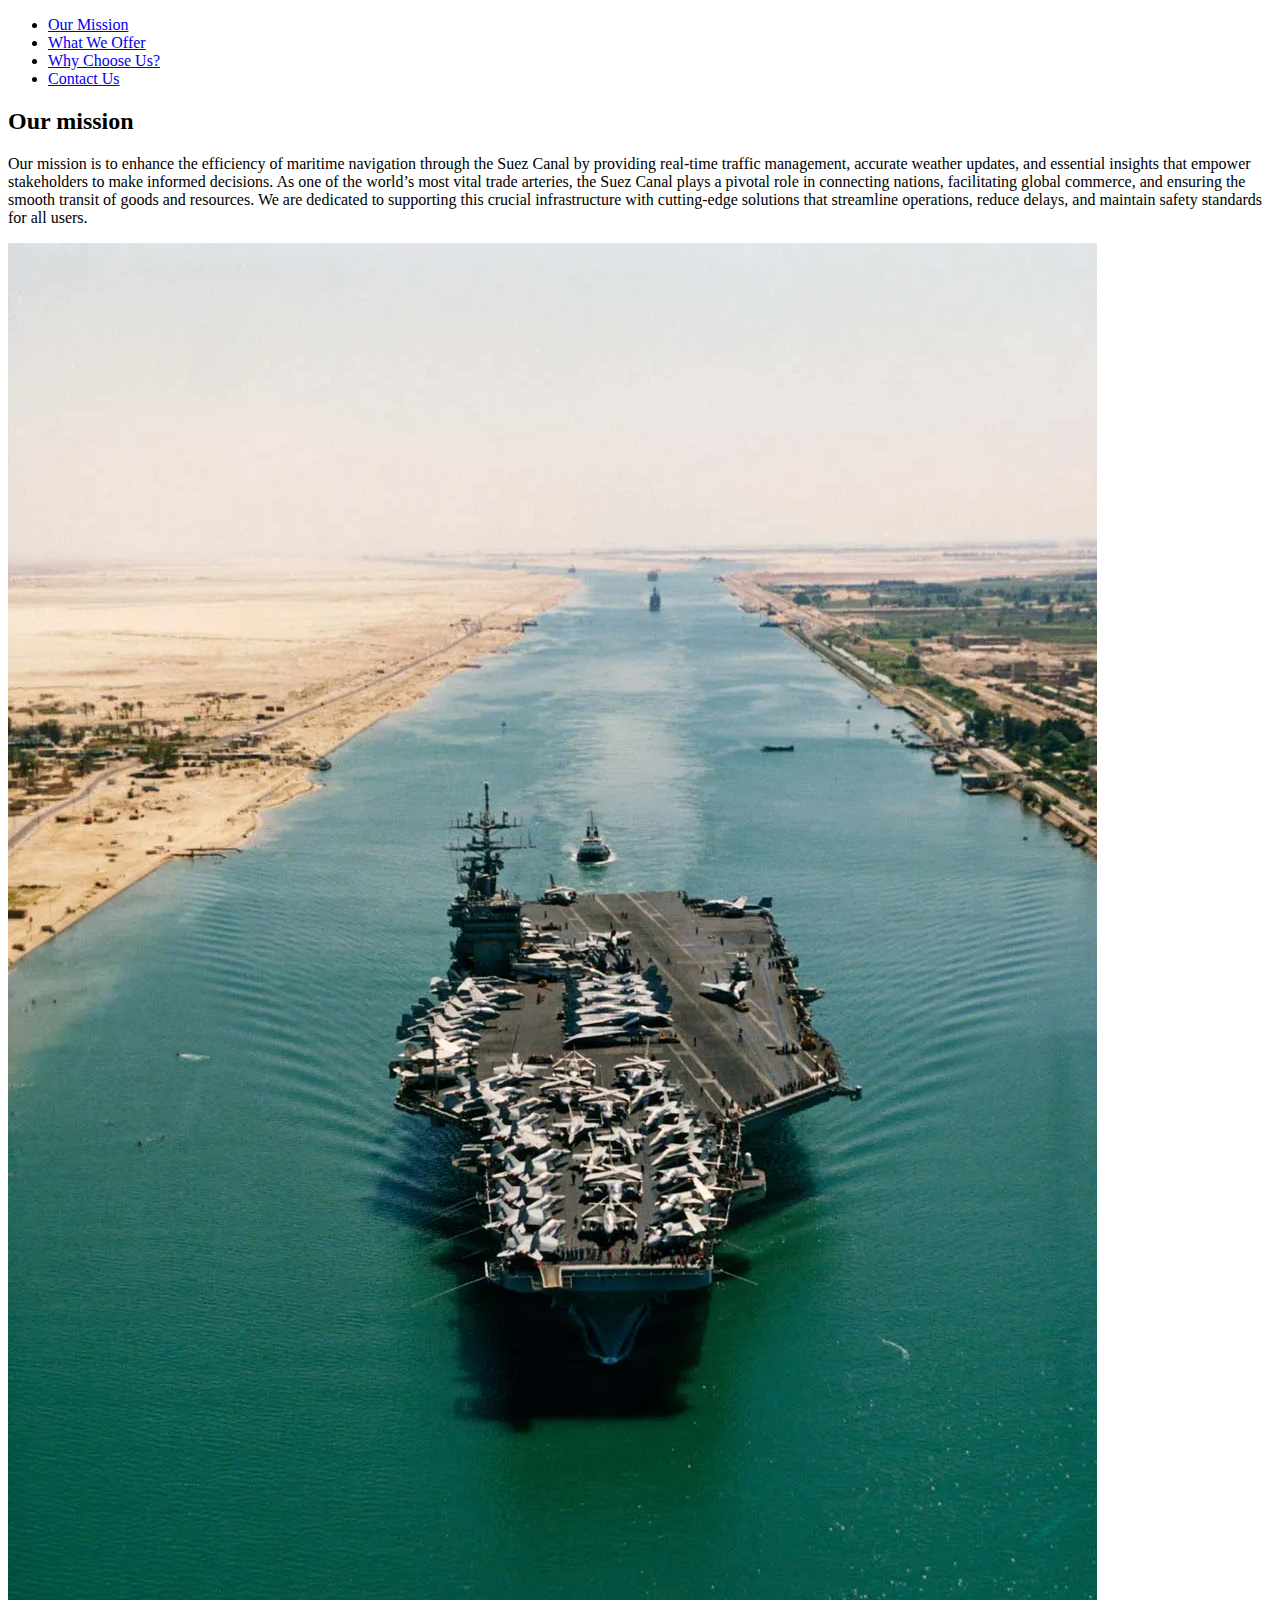
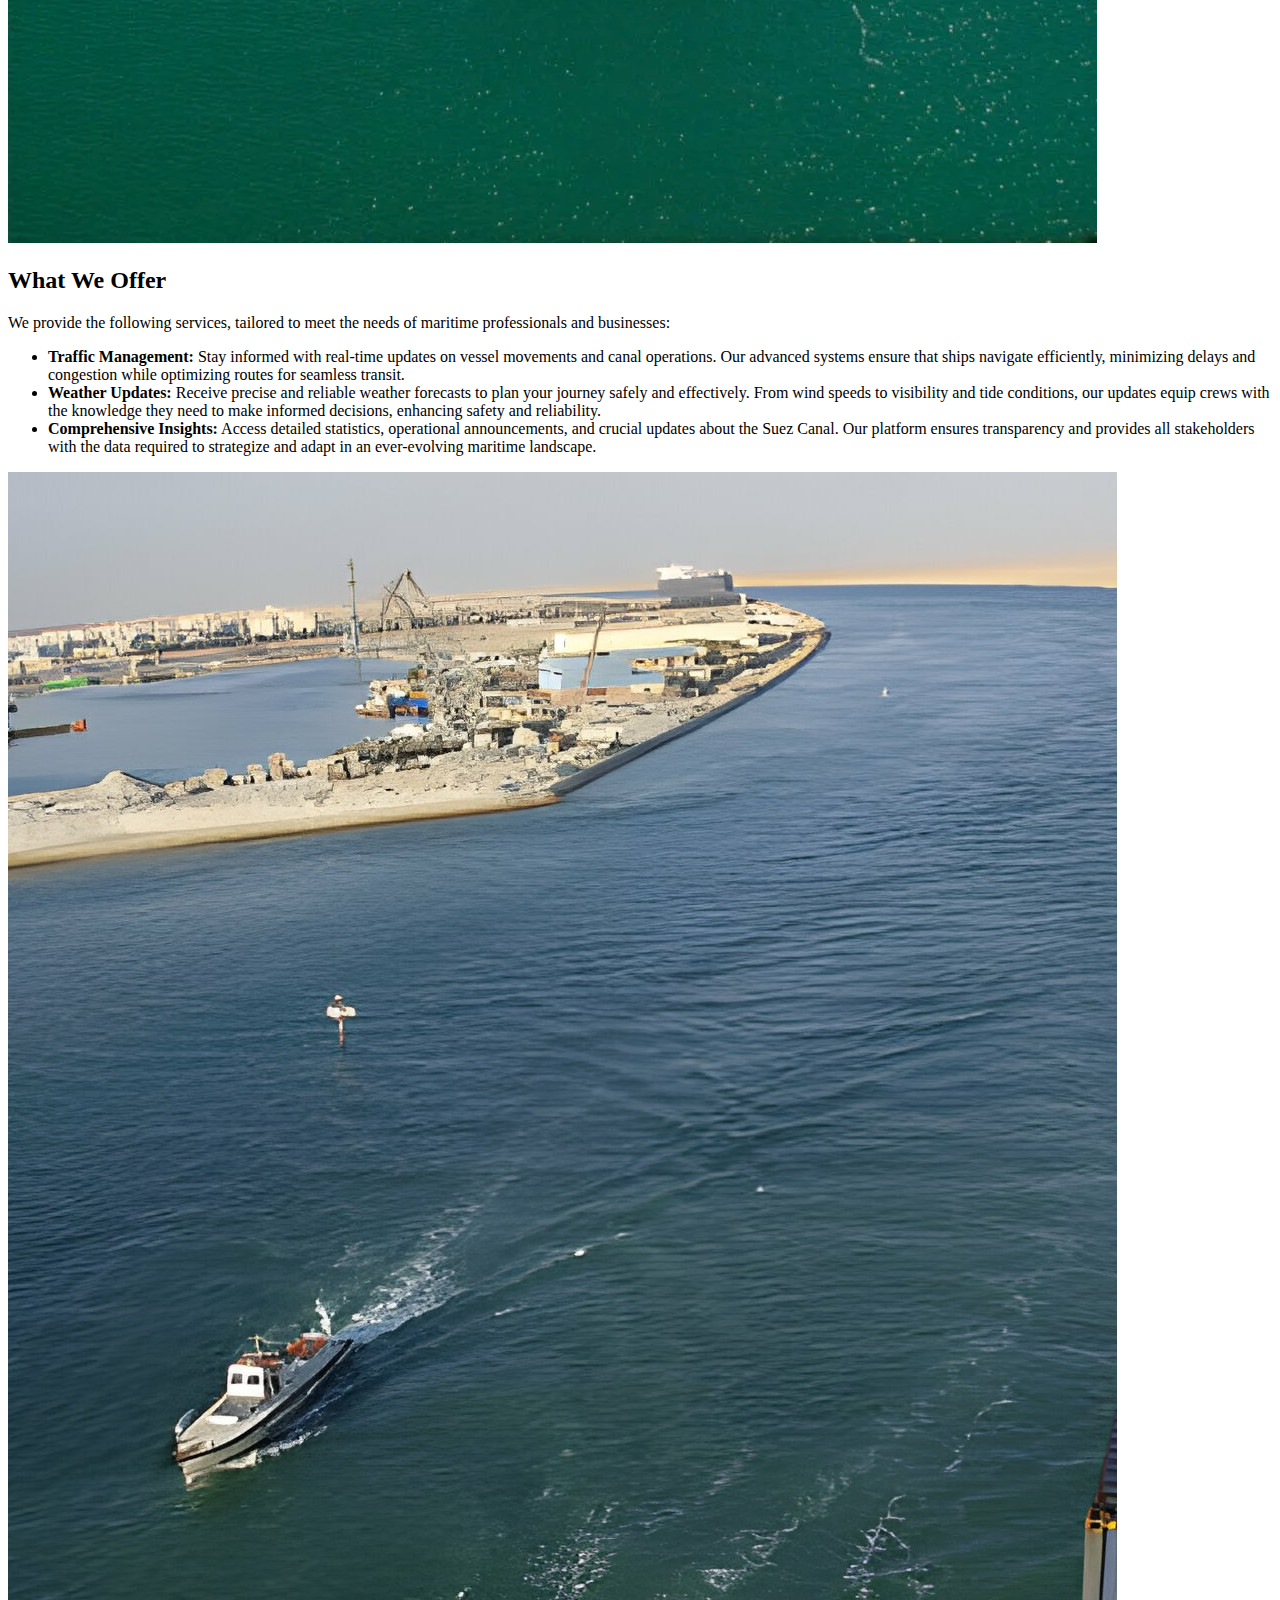
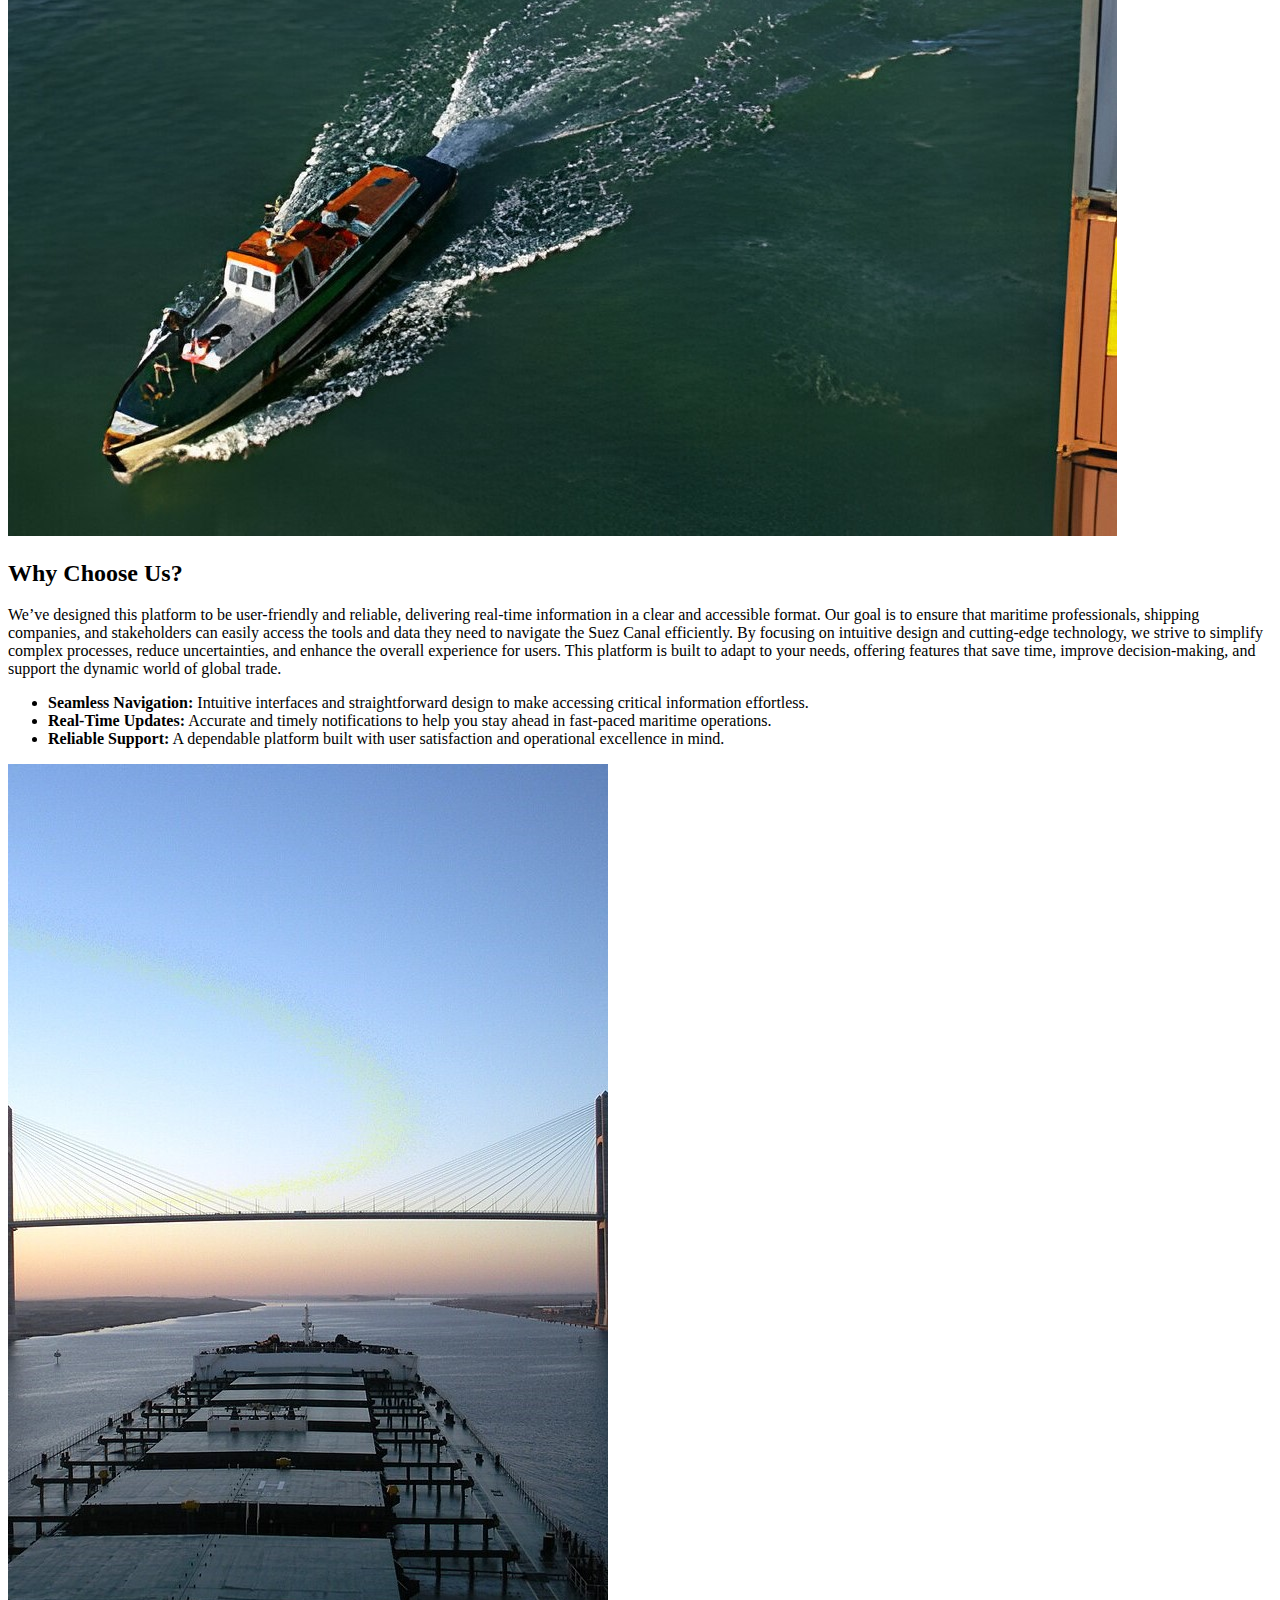
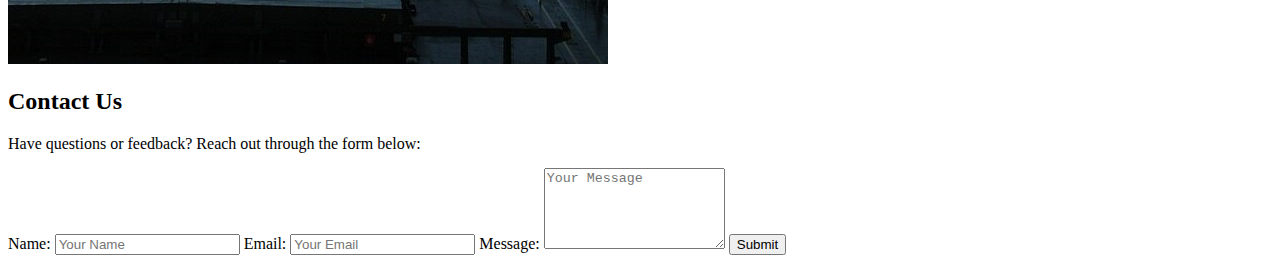
==== about.html @ e33a40fd "Add files via upload" ====
<!DOCTYPE html>
<html lang="en">
<head>
    <meta charset="UTF-8">
    <meta name="viewport" content="width=device-width, initial-scale=1.0">
    <title>About Us - Suez Canal</title>
    <link rel="stylesheet" href="css/about.css">
</head>
<body>
    <div class="container">
        <!-- Sidebar -->
        <aside class="sidebar">
            <nav>
                <ul>
                    <li><a href="#mission">Our Mission</a></li>
                    <li><a href="#offer">What We Offer</a></li>
                    <li><a href="#why-us">Why Choose Us?</a></li>
                    <li><a href="#contact">Contact Us</a></li>
                </ul>
            </nav>
        </aside>

        <!-- Main Content -->
        <div class="main-content">
            <!-- About Section -->
            <section id="mission" class="bubble-section">
                <div class="bubble-content">
                    <h2>Our mission</h2>
                    <p>
                        Our mission is to enhance the efficiency of maritime navigation through the Suez Canal by providing real-time traffic management, accurate weather updates, and essential insights that empower stakeholders to make informed decisions. As one of the world’s most vital trade arteries, the Suez Canal plays a pivotal role in connecting nations, facilitating global commerce, and ensuring the smooth transit of goods and resources. We are dedicated to supporting this crucial infrastructure with cutting-edge solutions that streamline operations, reduce delays, and maintain safety standards for all users.
                    </p>
                </div>
                <img src="images/about/img1.webp" alt="Mission Image">
            </section>

            <section id="offer" class="bubble-section">
                <div class="bubble-content">
                    <h2>What We Offer</h2>
                    <p>We provide the following services, tailored to meet the needs of maritime professionals and businesses:</p>
                    <ul class="mlist">
                            <li><strong>Traffic Management:</strong> Stay informed with real-time updates on vessel movements and canal operations. Our advanced systems ensure that ships navigate efficiently, minimizing delays and congestion while optimizing routes for seamless transit.</li>
                            <li><strong>Weather Updates:</strong> Receive precise and reliable weather forecasts to plan your journey safely and effectively. From wind speeds to visibility and tide conditions, our updates equip crews with the knowledge they need to make informed decisions, enhancing safety and reliability.</li>
                            <li><strong>Comprehensive Insights:</strong> Access detailed statistics, operational announcements, and crucial updates about the Suez Canal. Our platform ensures transparency and provides all stakeholders with the data required to strategize and adapt in an ever-evolving maritime landscape.</li>
                    </ul>
                </div>
                <img src="images/about/img2.jpg" alt="What We Offer Image">
            </section>

            <section id="why-us" class="bubble-section">
                <div class="bubble-content">
                    <h2>Why Choose Us?</h2>
                    <p>We’ve designed this platform to be user-friendly and reliable, delivering real-time information in a clear and accessible format. Our goal is to ensure that maritime professionals, shipping companies, and stakeholders can easily access the tools and data they need to navigate the Suez Canal efficiently. By focusing on intuitive design and cutting-edge technology, we strive to simplify complex processes, reduce uncertainties, and enhance the overall experience for users. This platform is built to adapt to your needs, offering features that save time, improve decision-making, and support the dynamic world of global trade.</p>
                        <ul class="mlist">
                            <li><strong>Seamless Navigation:</strong> Intuitive interfaces and straightforward design to make accessing critical information effortless.</li>
                            <li><strong>Real-Time Updates:</strong> Accurate and timely notifications to help you stay ahead in fast-paced maritime operations.</li>
                            <li><strong>Reliable Support:</strong> A dependable platform built with user satisfaction and operational excellence in mind.</li>
                        </ul>
                </div>
                <img src="images/about/img3.jpg" alt="Why Choose Us Image">
            </section>

            <!-- Contact Us Section -->
            <section id="contact" class="contact-section">
                <h2>Contact Us</h2>
                <p style="margin-bottom: 15px ;">Have questions or feedback? Reach out through the form below:</p>
                <form action="#" method="post">
                    <label for="name">Name:</label>
                    <input type="text" id="name" name="name" placeholder="Your Name" required>
                    
                    <label for="email">Email:</label>
                    <input type="email" id="email" name="email" placeholder="Your Email" required>
                    
                    <label for="message">Message:</label>
                    <textarea id="message" name="message" rows="5" placeholder="Your Message" required></textarea>
                    
                    <button type="submit">Submit</button>
                </form>
            </section>
        </div>
    </div>
</body>
</html>
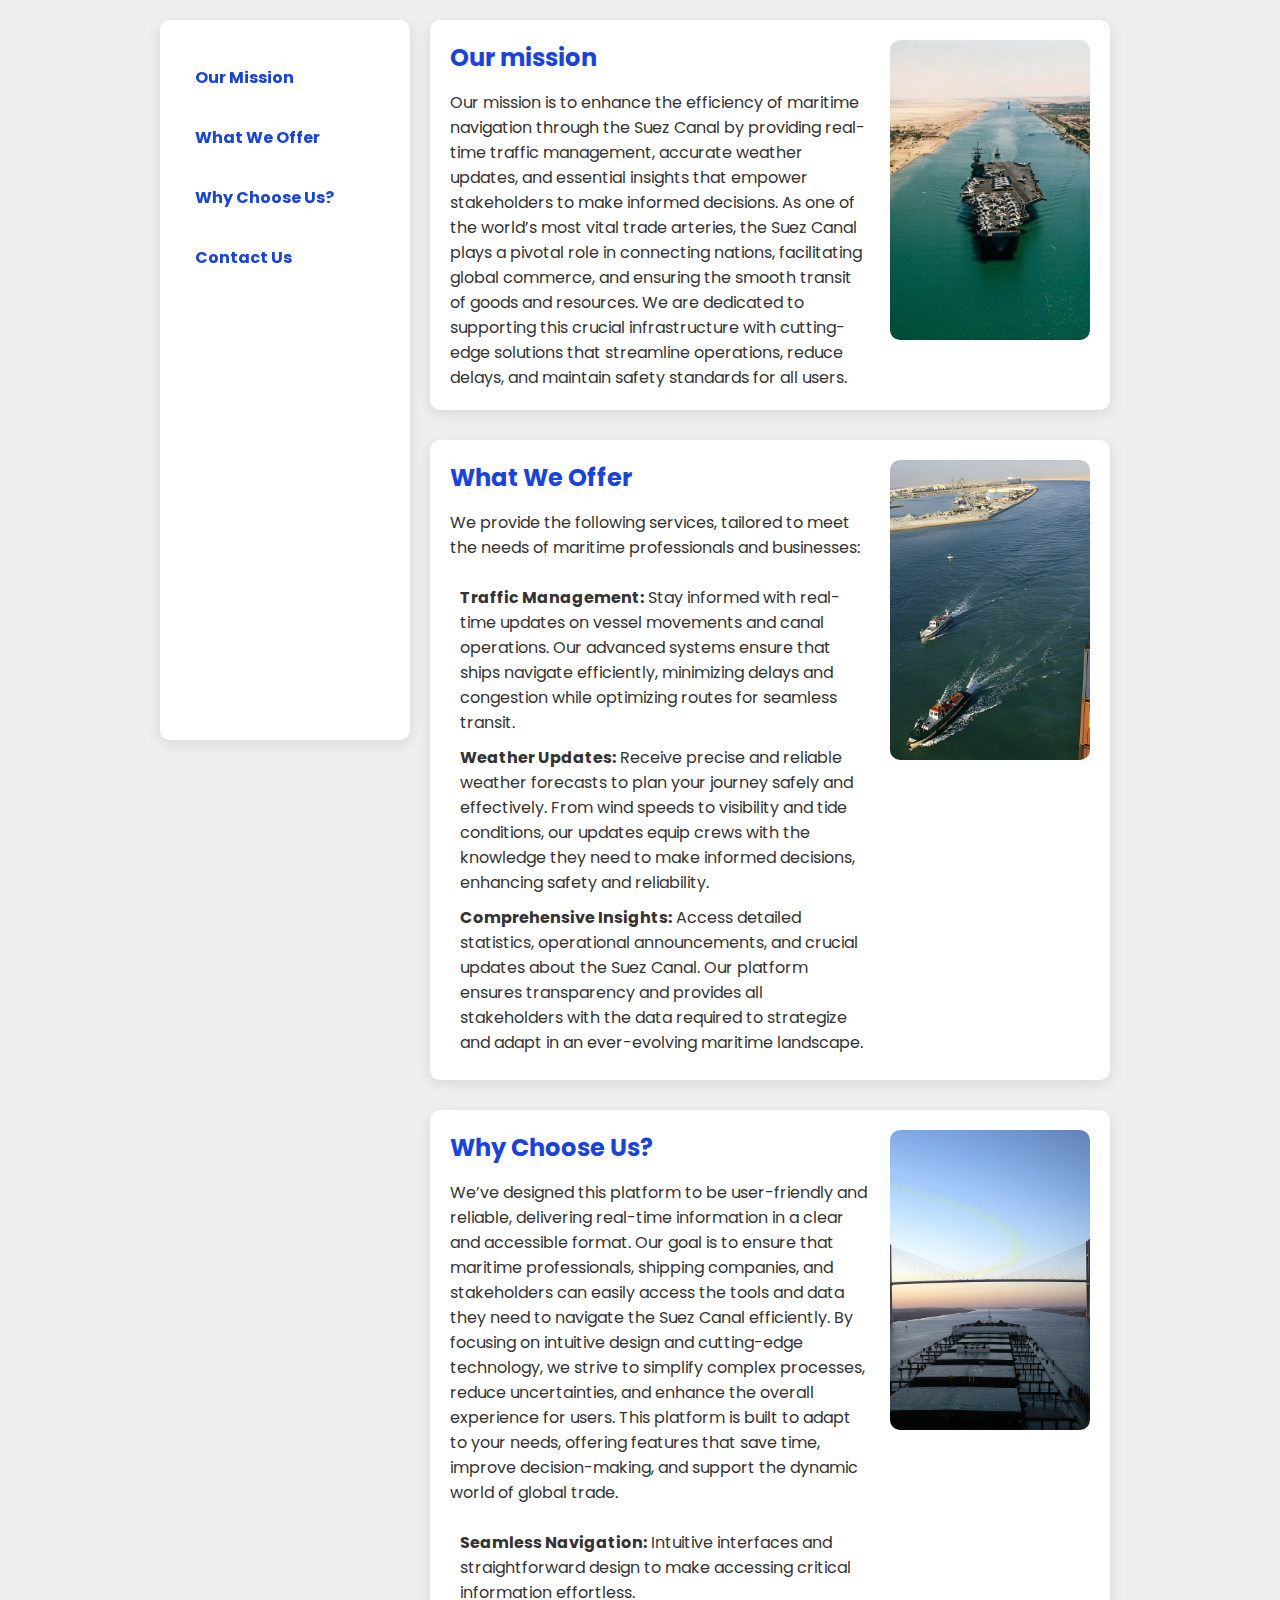
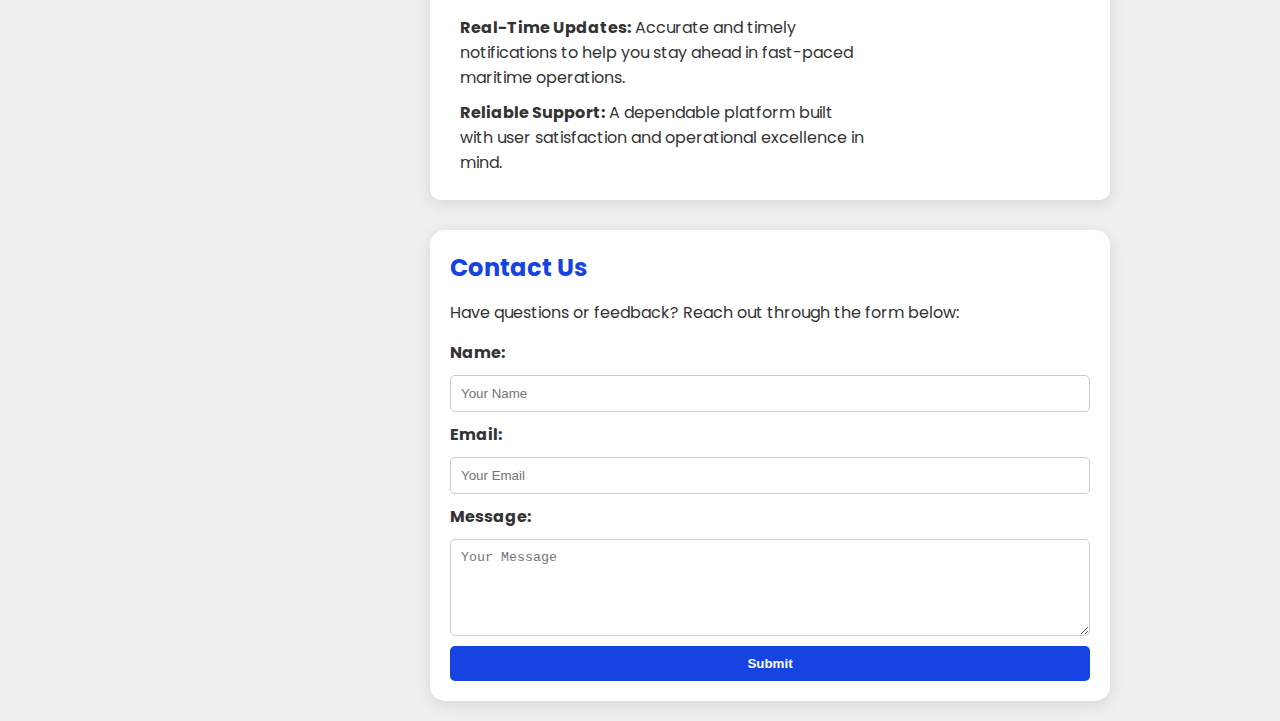
==== commit b0270445: "Add files via upload" ====
--- a/about.html
+++ b/about.html
@@ -3,10 +3,11 @@
 <head>
     <meta charset="UTF-8">
     <meta name="viewport" content="width=device-width, initial-scale=1.0">
-    <title>About Us - Suez Canal</title>
+    <title>About Us | Suez Canal</title>
     <link rel="stylesheet" href="css/about.css">
 </head>
 <body>
+    <?php include 'header.php' ?>
     <div class="container">
         <!-- Sidebar -->
         <aside class="sidebar">
--- a/css/about.css
+++ b/css/about.css
@@ -0,0 +1,184 @@
+@import url('https://fonts.googleapis.com/css2?family=Poppins:ital,wght@0,100;0,200;0,300;0,400;0,500;0,600;0,700;0,800;0,900;1,100;1,200;1,300;1,400;1,500;1,600;1,700;1,800;1,900&display=swap');
+:root {
+    --base-color: #1743e3;
+    --background-color: #efefef;
+    --text-color: #333;
+    --sidebar-bg: #fff;
+    --bubble-bg: #fff;
+    --button-color: #1743e3;
+    --button-text: #fff;
+    --box-shadow: 0 4px 15px rgba(0, 0, 0, 0.1);
+    --max-width: 1000px;
+}
+
+* {
+    margin: 0;
+    padding: 0;
+    box-sizing: border-box;
+    scroll-behavior: smooth;
+    scroll-margin-top: 5rem;
+}
+
+body {
+    font-family: 'Poppins',sans-serif;
+    background-color: var(--background-color);
+    color: var(--text-color);
+    display: flex;
+    justify-content: center;
+}
+
+.container {
+    display: flex;
+    gap: 20px;
+    padding: 20px;
+    max-width: var(--max-width);
+    width: 100%;
+}
+
+.sidebar {
+    width: 250px;
+    height: 80vh;
+    background-color: var(--sidebar-bg);
+    border-radius: 10px;
+    box-shadow: var(--box-shadow);
+    position: sticky;
+    top: 10px;
+    padding: 20px;
+}
+
+.sidebar nav ul {
+    list-style: none;
+}
+
+.sidebar nav ul li {
+    margin: 15px 0;
+}
+
+.sidebar nav ul li a {
+    text-decoration: none;
+    color: var(--base-color);
+    font-weight: bold;
+    padding: 10px 15px;
+    border-radius: 10px;
+    display: block;
+    transition: background-color 0.3s;
+}
+
+.sidebar nav ul li a:hover {
+    background-color: var(--base-color);
+    color: var(--button-text);
+}
+
+.main-content {
+    flex: 1;
+    display: flex;
+    flex-direction: column;
+    gap: 30px;
+    max-width: calc(100% - 280px);
+}
+
+.bubble-section {
+    background-color: var(--bubble-bg);
+    border-radius: 10px;
+    padding: 20px;
+    box-shadow: var(--box-shadow);
+    display: flex;
+    justify-content: space-between;
+    align-items: flex-start;
+    gap: 20px;
+}
+.bubble-section h2 {
+    color: var(--base-color);
+    margin-bottom: 15px;
+}
+
+.bubble-content {
+    flex: 1;
+}
+
+.bubble-section img {
+    width: 200px;
+    height: 300px;
+    border-radius: 10px;
+}
+
+.contact-section {
+    background-color: var(--bubble-bg);
+    border-radius: 15px;
+    padding: 20px;
+    box-shadow: var(--box-shadow);
+}
+
+.mlist {
+    margin-top: 20px;
+}
+.mlist li{
+    list-style: none;
+    padding: 5px 5px 5px 10px ;
+}
+
+.contact-section h2 {
+    color: var(--base-color);
+    margin-bottom: 15px;
+}
+
+form {
+    display: flex;
+    flex-direction: column;
+    gap: 10px;
+}
+
+form label {
+    font-weight: bold;
+}
+
+form input, form textarea, form button {
+    width: 100%;
+    padding: 10px;
+    border: 1px solid #ccc;
+    border-radius: 5px;
+}
+
+form input:focus, form textarea:focus {
+    border-color: var(--base-color);
+    outline: none;
+}
+
+form button {
+    background-color: var(--button-color);
+    color: var(--button-text);
+    border: none;
+    cursor: pointer;
+    font-weight: bold;
+    transition: background-color 0.3s;
+}
+
+form button:hover {
+    background-color: darkblue;
+}
+
+@media (max-width: 768px) {
+    .container {
+        flex-direction: column;
+    }
+
+    .sidebar {
+        width: 100%;
+        height: auto;
+        position: static;
+        margin-bottom: 20px;
+    }
+
+    .main-content {
+        max-width: 100%;
+    }
+
+    .bubble-section {
+        flex-direction: column;
+        align-items: center;
+    }
+
+    .bubble-section img {
+        width: 100%;
+    }
+}
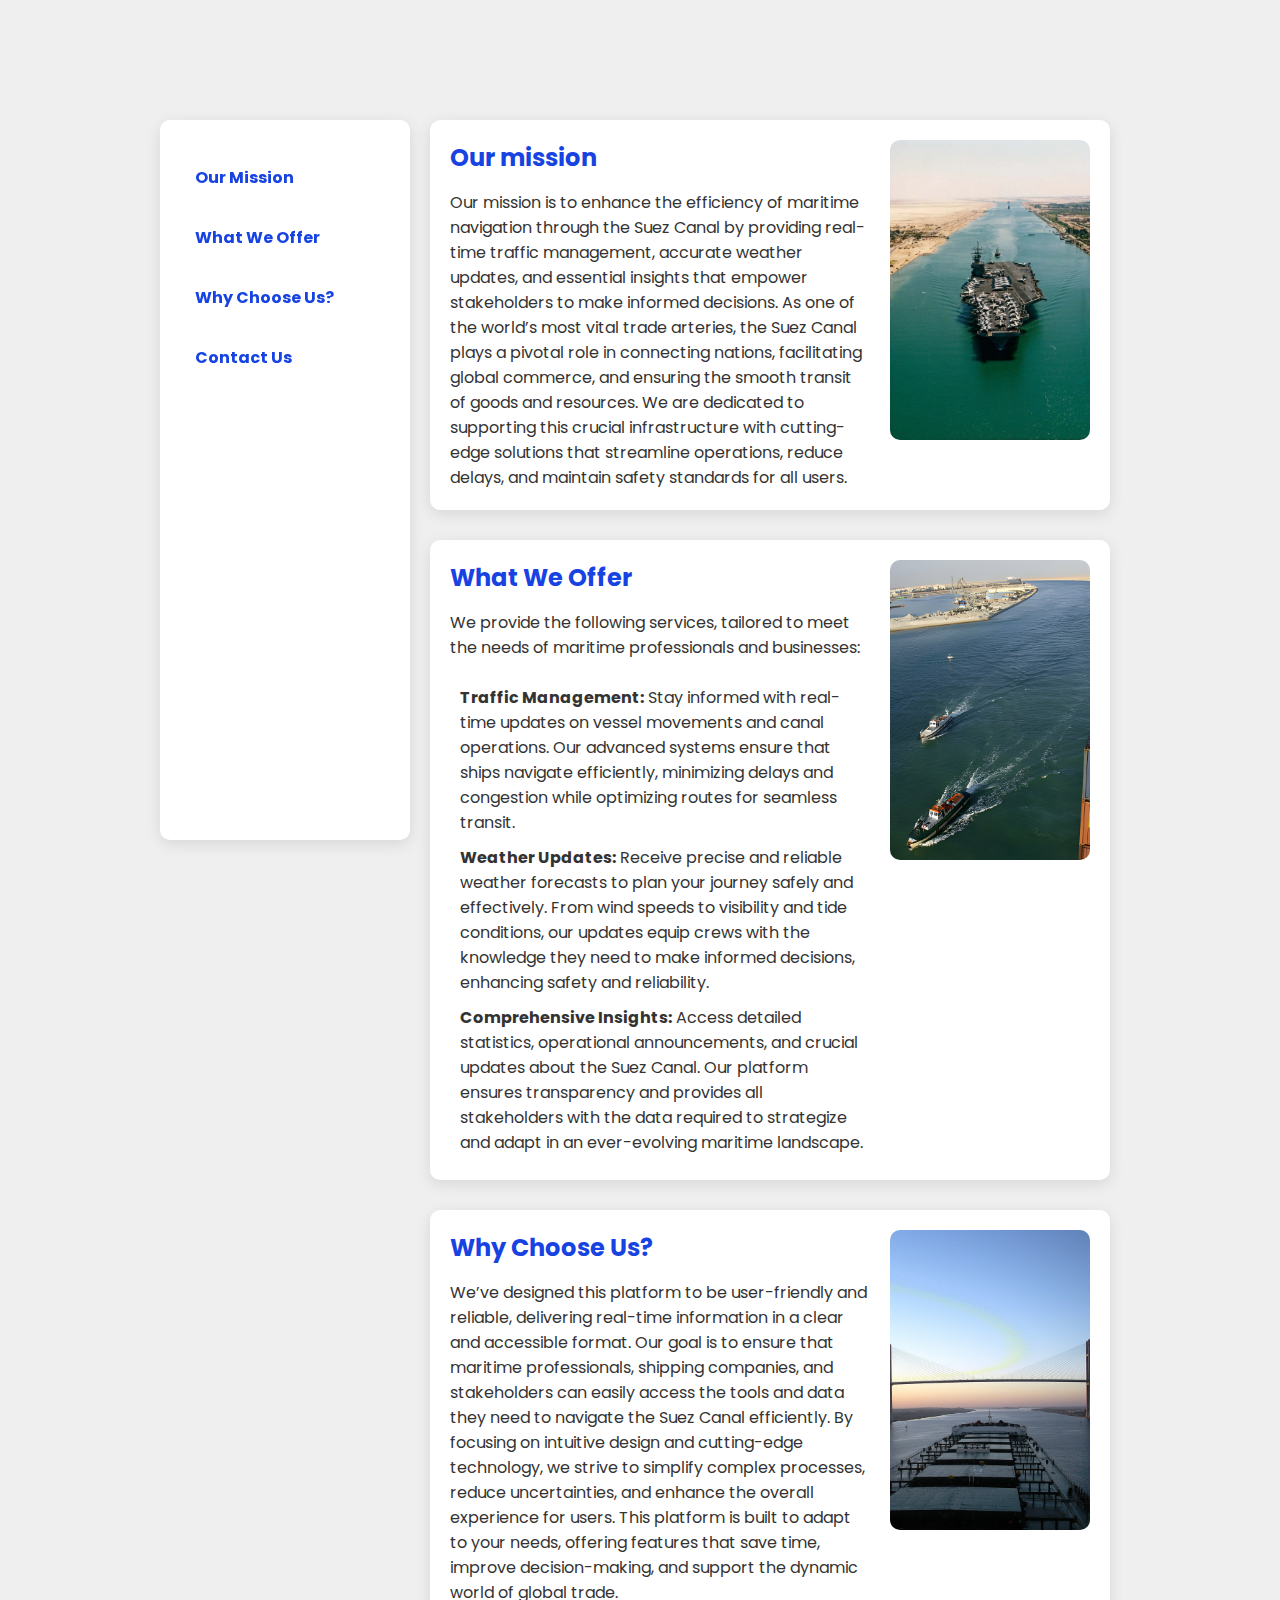
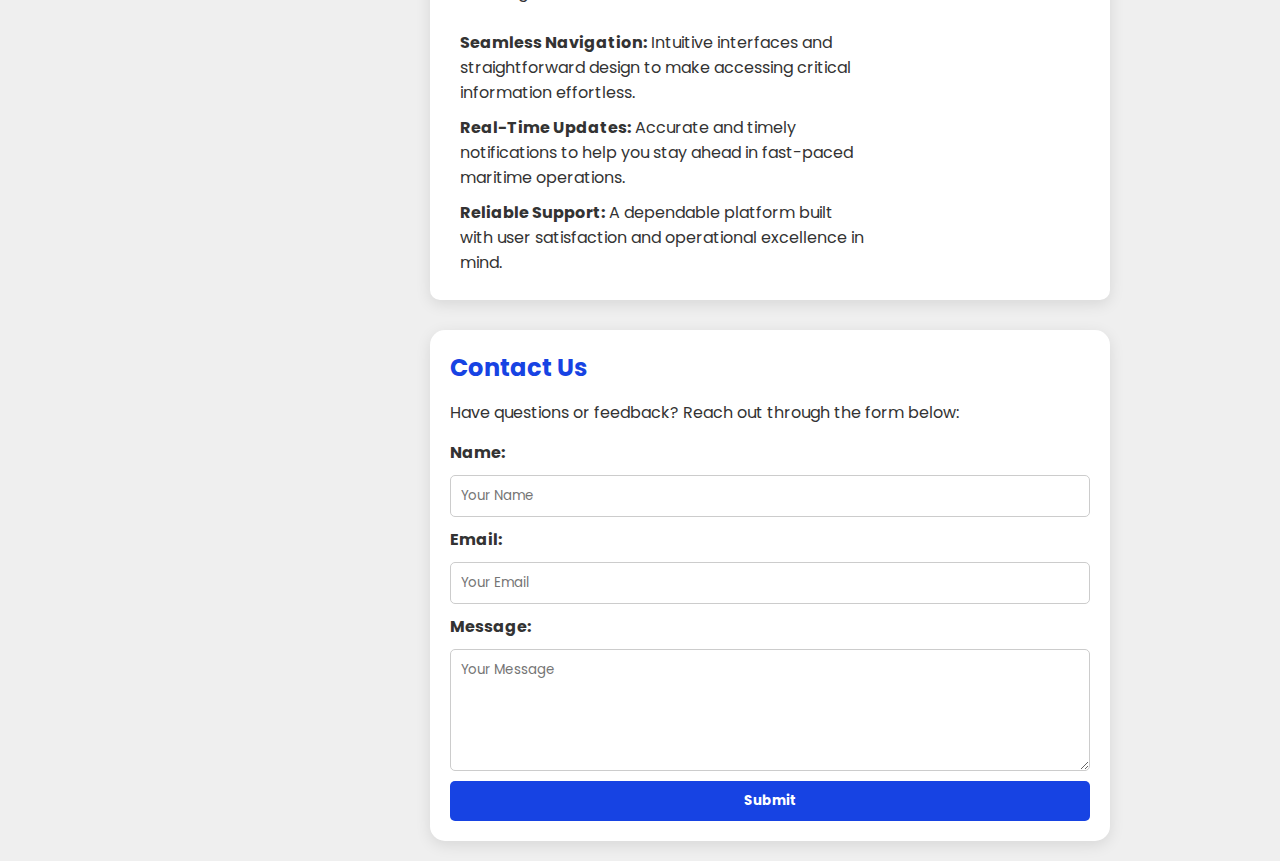
==== commit d912ce92: "Add files via upload" ====
--- a/about.html
+++ b/about.html
@@ -5,9 +5,37 @@
     <meta name="viewport" content="width=device-width, initial-scale=1.0">
     <title>About Us | Suez Canal</title>
     <link rel="stylesheet" href="css/about.css">
+    <link rel="stylesheet" href="css/header.css">
+    <link href='css/boxicons/css/boxicons.min.css' rel='stylesheet'>
 </head>
 <body>
-    <?php include 'header.php' ?>
+               <!--                           header                           -->
+    <header class="header">
+        <a href="index.html" class="logo">
+        <img src="images/keep it2.png"  alt="logo" width="150"  class="logo-image"> 
+        </a>
+    
+        <nav class="navbar">
+            <a href="index.html" style="--i:1;">Home</a>
+            <a href="about.html" style="--i:2;" class="active">About</a>
+            <a href="table.html" style="--i:3;">Today Travels</a>
+            <a href="weather.html" style="--i:4; ">Weather</a>
+            <a href="login.html">
+            <button class="singn_in_btn">sign in</button>
+          </a>
+    
+    
+        </nav>
+    
+        <div class="soial-media">
+            <a href="https://twitter.com/SuezAuthorityEG?ref_src=twsrc%5Egoogle%7Ctwcamp%5Eserp%7Ctwgr%5Eauthor" style="--i:1;"><i class='bx bxl-twitter'></i></a>
+            <a href="https://www.facebook.com/SuezCanalAuthorityEG/" style="--i:2;"><i class='bx bxl-facebook-circle' ></i></a>
+            <a href="https://www.instagram.com/suezcanalauthority/" style="--i:3;"><i class='bx bxl-instagram-alt' ></i></a>
+        </div>
+        
+       </header>
+               <!--                           header                           -->
+       
     <div class="container">
         <!-- Sidebar -->
         <aside class="sidebar">
--- a/css/about.css
+++ b/css/about.css
@@ -20,6 +20,7 @@
 }
 
 body {
+    margin-top: 100px;
     font-family: 'Poppins',sans-serif;
     background-color: var(--background-color);
     color: var(--text-color);
--- a/css/header.css
+++ b/css/header.css
@@ -0,0 +1,370 @@
+@import url('https://fonts.googleapis.com/css2?family=Poppins:ital,wght@0,100;0,200;0,300;0,400;0,500;0,600;0,700;0,800;0,900;1,100;1,200;1,300;1,400;1,500;1,600;1,700;1,800;1,900&display=swap');
+* {
+margin: 0;
+padding: 0;
+box-sizing: border-box;
+font-family: 'Poppins',sans-serif;
+}
+body{
+  margin-top: 100px;
+}
+
+.header{
+    background-color: white;
+    font-weight:600;
+    font-size: medium;
+    position: absolute;
+    top: 0;
+    left: 0;
+    width: 100%;
+    padding: 20px 5%;
+    background: transparent;
+    display: flex;
+    justify-content: space-between;
+    align-items: center;
+    z-index: 100;
+}
+
+.singn_in_btn {
+    border-radius: 50px;
+    height: 52px;
+    border: none;
+    font-weight:600;
+    font-size: medium;
+    padding: 0 20px;
+    background-color: #EE626B;
+    color: #ffff;
+    text-transform: uppercase;
+    transition: 0.3s;
+}
+
+.singn_in_btn:hover {
+    background-color: #9E4147;
+    cursor: pointer;
+}
+
+.header .logo-image{
+    opacity: 0;
+    animation: slideRight 1s ease forwards;
+}
+.navbar a {
+    display: inline-block;
+    font-size: 18px;
+    color: #222;
+    text-decoration: none;
+    font-weight: 500;
+    margin: 0 20px;
+    transition: .3s;
+
+    opacity: 0;
+    animation: slideTop .5s ease forwards;
+    animation-delay :calc(.2s * var(--i)) ;
+}
+.navbar a:hover,
+.navbar a.active
+{
+    color: #1743e3;
+}
+
+.soial-media{
+    display: flex;
+    justify-content: space-between;
+    width: 150px;
+    height: 40px;
+   
+}
+.soial-media a{
+    display: inline-flex;
+    justify-content: center;
+    align-items: center;
+    width: 40px;
+    z-index: 20;
+    height: 40px;
+    background: transparent;
+    border: 2px solid transparent;
+    text-decoration: none;
+    opacity: 0;
+    animation: slideSci .5s ease forwards;
+    animation-delay :calc(.2s * var(--i)) ;
+}
+.soial-media a:hover{
+    transform: rotate(45deg);
+    transition: 0.5s;
+    border-color: #222;
+}
+.soial-media a i{
+    font-size: 24px;
+    color: #222;
+    transform: rotate(-45deg);
+
+}
+
+
+
+
+/*keyframes animation*/
+@keyframes slideRight{
+    0%{
+        transform: translateX(-100%);
+        opacity: 0;
+
+    }
+    100%{
+        transform: translateX(0);
+        opacity: 1;
+    }
+}
+
+
+
+@keyframes slideLeft{
+    0%{
+        transform: translateX(100%);
+        opacity: 0;
+
+    }
+    100%{
+        transform: translateX(0);
+        opacity: 1;
+    }
+}
+
+@keyframes slideTop{
+    0%{
+        transform: translateY(100%);
+        opacity: 0;
+
+    }
+    100%{
+        transform: translateY(0);
+        opacity: 1;
+    }
+}
+
+@keyframes slideBottom{
+    0%{
+        transform: translateY(-100%);
+        opacity: 0;
+
+    }
+    100%{
+        transform: translateY(0);
+        opacity: 1;
+    }
+}
+
+@keyframes slideSci{
+    0%{
+        transform: translateX(100%) rotate(45deg);
+        opacity: 0;
+
+    }
+    100%{
+        transform: translateX(0) rotate(45deg);
+        opacity: 1;
+    }
+}
+
+@keyframes zoomOut{
+    0%{
+        transform: scale(1.1);
+        opacity: 0;
+
+    }
+    100%{
+        transform: scale(1);
+        opacity: 1;
+    }
+}
+
+@keyframes ship{
+    0%{
+        transform: translateX(300px,-300px) scale(0) 
+        rotate(-45deg);
+        opacity: 0;
+
+    }
+    100%{
+        transform: translateX(0,0) scale(1) 
+        rotate(-45deg);     
+           opacity: 1;
+    }
+}
+
+
+@keyframes rhombus2{
+    0%{
+       right: -40%;
+        opacity: 0;
+
+    }
+    100%{
+        right: -25%;
+        opacity: 1;
+    }
+}
+
+
+/* Base styles remain the same */
+
+@media (max-width: 1200px) {
+    .home-content h1 {
+      font-size: 40px;
+    }
+  
+    .home-content h3 {
+      font-size: 30px;
+    }
+  
+    .home-content p {
+      font-size: 14px;
+    }
+  
+    .home-img {
+      width: 300px;
+      height: 300px;
+    }
+  
+    .home-img .rhombus img {
+      top: 40px;
+      left: -200px;
+      max-width: 480px;
+    }
+  }
+  
+  @media (max-width: 992px) {
+    .header {
+      flex-direction: column;
+      padding: 20px 5%;
+    }
+  
+    .navbar a {
+      margin: 0 10px;
+      font-size: 16px;
+    }
+  
+    .home-content {
+      text-align: center;
+      margin: 0 auto;
+    }
+  
+    .home-content h1 {
+      font-size: 35px;
+    }
+  
+    .home-content h3 {
+      font-size: 28px;
+    }
+  
+    .home-content p {
+      font-size: 14px;
+    }
+  
+    .home-img {
+      width: 280px;
+      height: 280px;
+    }
+  }
+  
+  @media (max-width: 768px) {
+    .header {
+      padding: 10px 5%;
+    }
+  
+    .navbar {
+      display: none; /* Optionally hide navbar for smaller screens */
+    }
+  
+    .home-content h1 {
+      font-size: 30px;
+    }
+  
+    .home-content h3 {
+      font-size: 24px;
+    }
+  
+    .home-content p {
+      font-size: 12px;
+    }
+  
+    .btn {
+      padding: 8px 20px;
+      font-size: 14px;
+    }
+  
+    .home-img {
+      width: 250px;
+      height: 250px;
+    }
+  }
+  
+  @media (max-width: 576px) {
+    .home {
+      flex-direction: column;
+      padding: 20px;
+    }
+  
+    .home-content h1 {
+      font-size: 24px;
+    }
+  
+    .home-content h3 {
+      font-size: 20px;
+    }
+  
+    .home-content p {
+      font-size: 12px;
+    }
+  
+    .btn {
+      font-size: 12px;
+      padding: 6px 16px;
+    }
+  
+    .home-img {
+      width: 200px;
+      height: 200px;
+    }
+  
+    .category .categoryCards {
+      flex-direction: column;
+      align-items: center;
+      gap: 20px;
+    }
+  
+    .category .card img {
+      width: 180px;
+      height: 180px;
+    }
+  }
+  
+  @media (max-width: 400px) {
+    .singn_in_btn {
+      font-size: 14px;
+      padding: 0 16px;
+      height: 40px;
+    }
+  
+    .home-content h1 {
+      font-size: 20px;
+    }
+  
+    .home-content h3 {
+      font-size: 18px;
+    }
+  
+    .home-content p {
+      font-size: 10px;
+    }
+  
+    .btn {
+      font-size: 10px;
+      padding: 4px 12px;
+    }
+  
+    .home-img {
+      width: 150px;
+      height: 150px;
+    }
+  }
+  